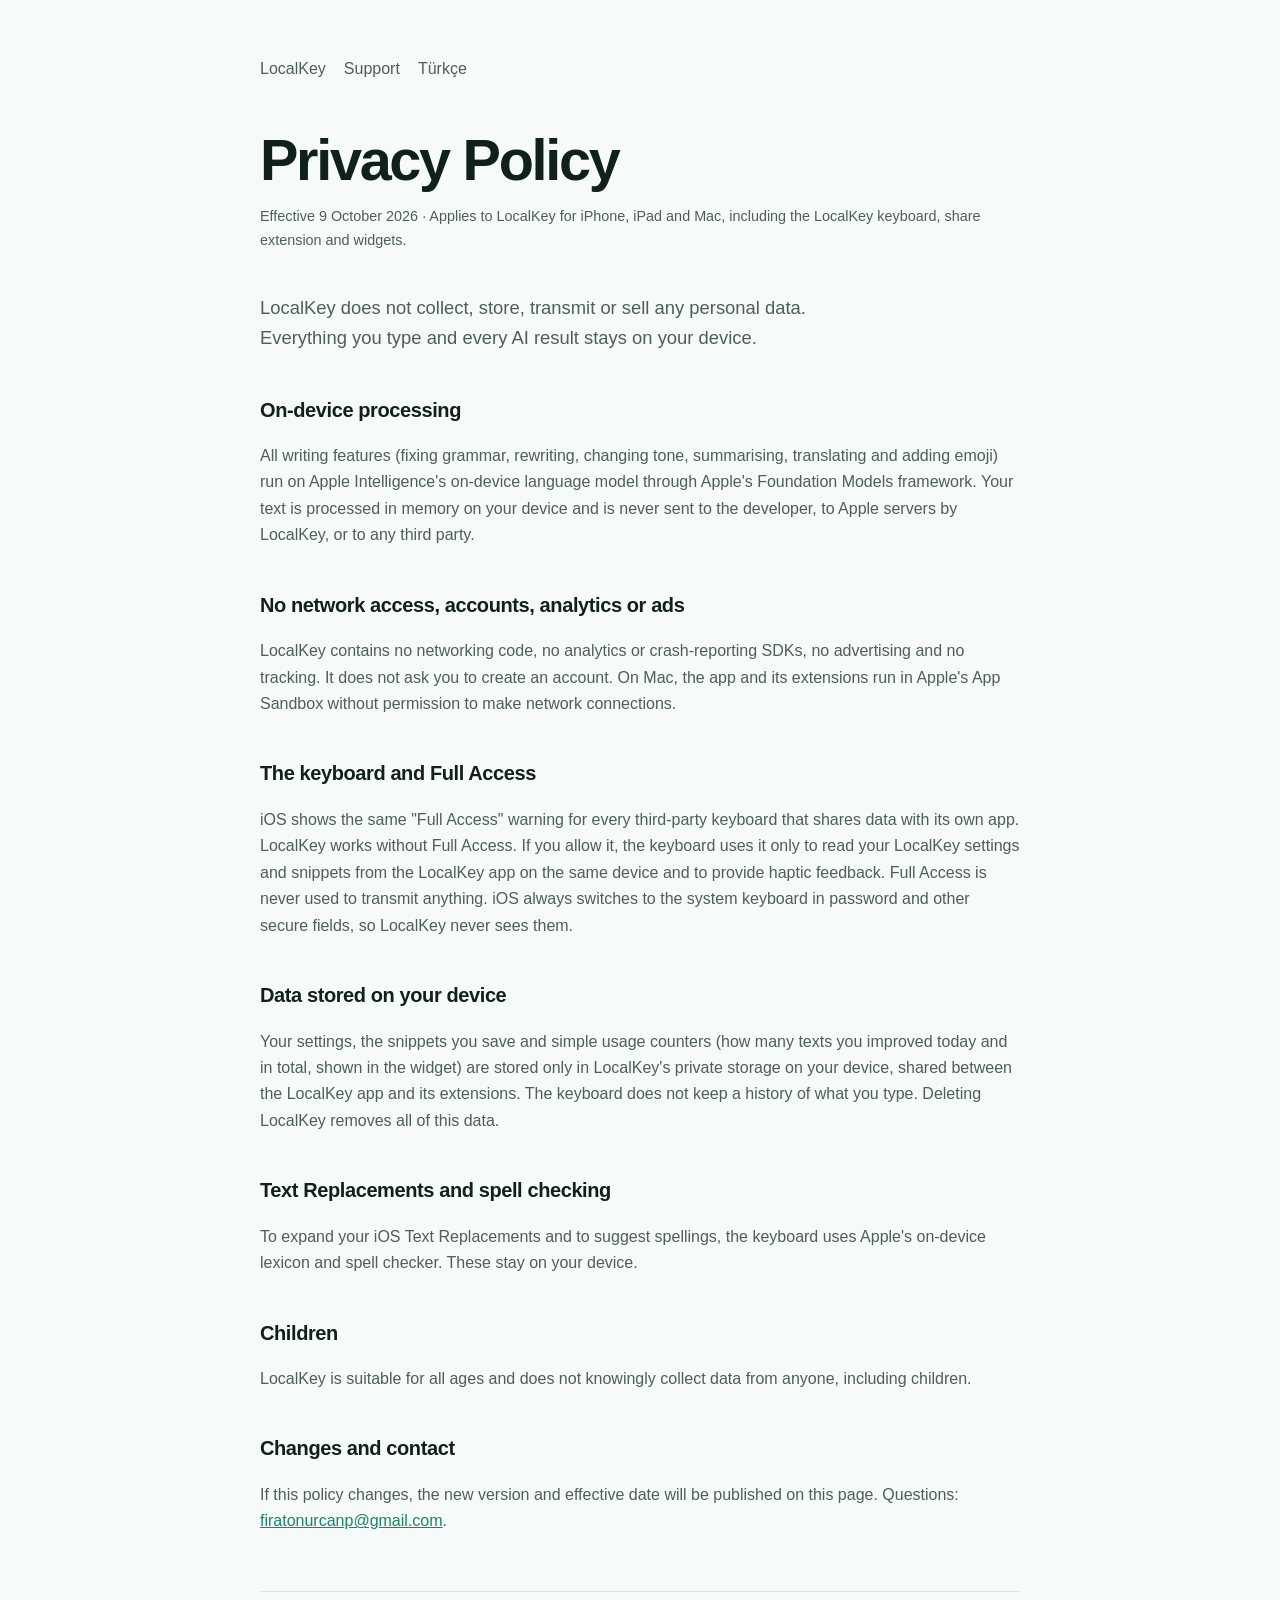
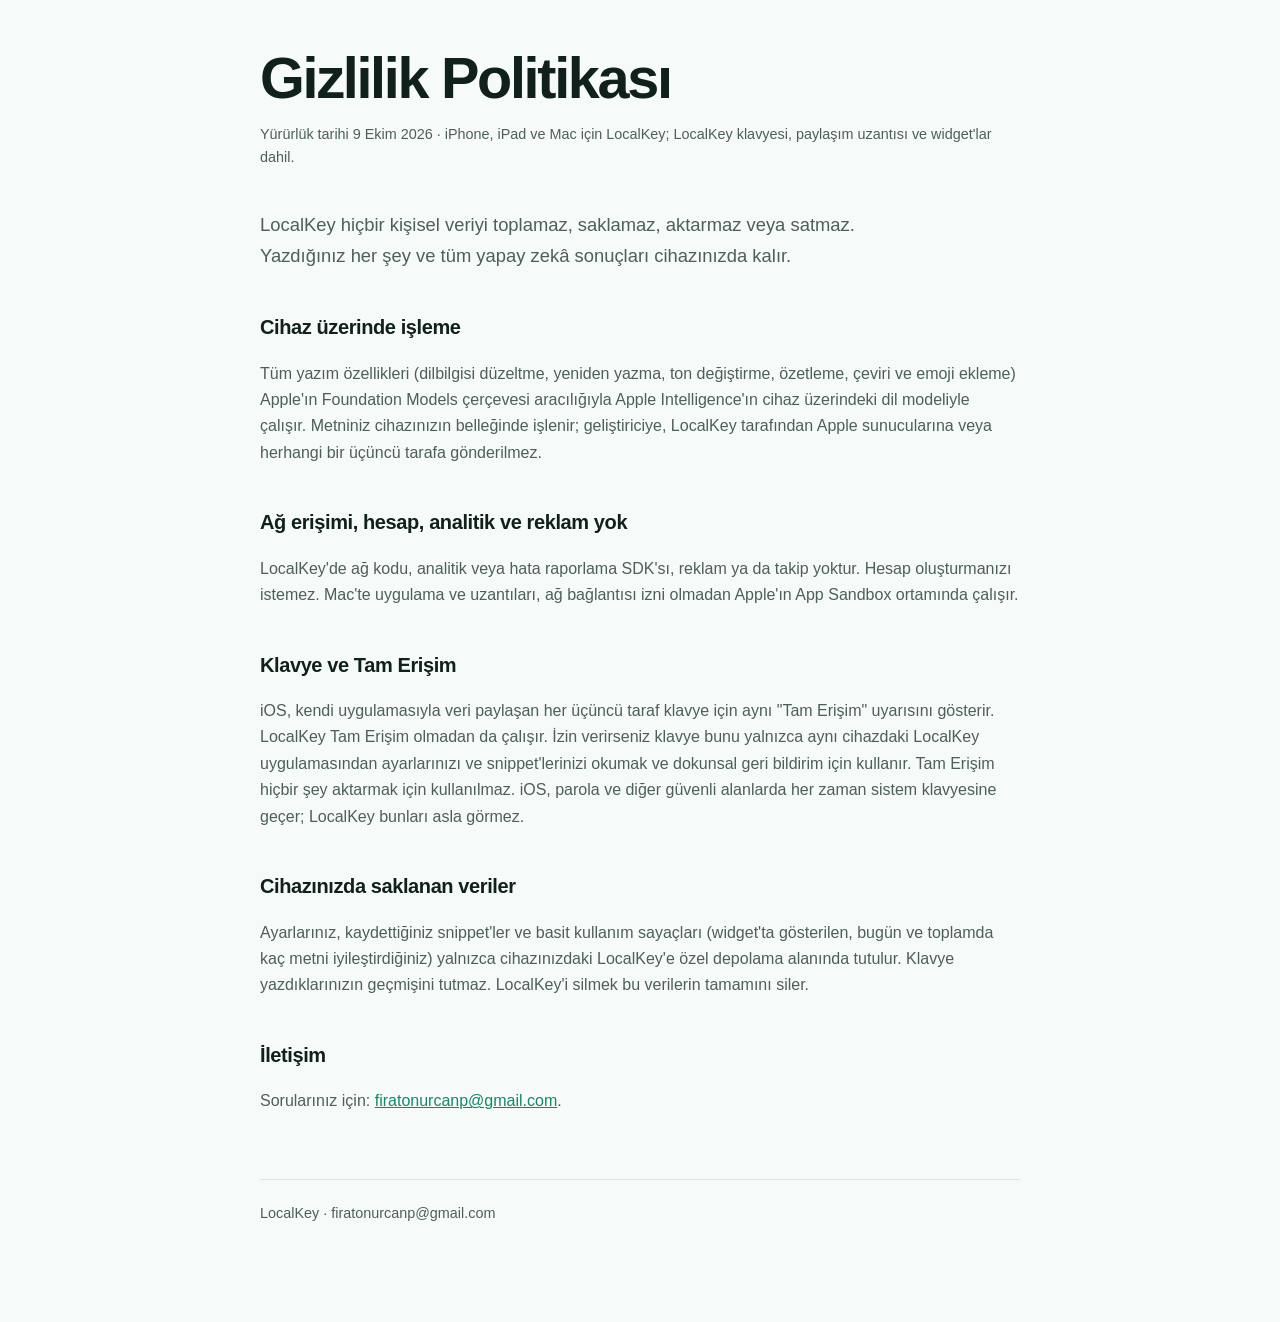
==== privacy/index.html @ a68e901d "Publish LocalKey privacy and support pages Co-Authored-By: Claude Opus 5.5 <noreply@anthropic.com>" ====
<!doctype html>
<html lang="en">
<head>
  <meta charset="utf-8">
  <meta name="viewport" content="width=device-width, initial-scale=1">
  <meta name="description" content="LocalKey privacy policy. Everything runs on your device; LocalKey collects no data.">
  <title>Privacy Policy · LocalKey</title>
  <link rel="stylesheet" href="../styles.css">
</head>
<body>
  <main>
    <nav><a href="../">LocalKey</a><a href="../support/">Support</a><a href="#tr">Türkçe</a></nav>
    <h1>Privacy Policy</h1>
    <p class="meta">Effective 9 October 2026 · Applies to LocalKey for iPhone, iPad and Mac, including the LocalKey keyboard, share extension and widgets.</p>
    <p class="lead">LocalKey does not collect, store, transmit or sell any personal data. Everything you type and every AI result stays on your device.</p>

    <h2>On-device processing</h2>
    <p>All writing features (fixing grammar, rewriting, changing tone, summarising, translating and adding emoji) run on Apple Intelligence's on-device language model through Apple's Foundation Models framework. Your text is processed in memory on your device and is never sent to the developer, to Apple servers by LocalKey, or to any third party.</p>

    <h2>No network access, accounts, analytics or ads</h2>
    <p>LocalKey contains no networking code, no analytics or crash-reporting SDKs, no advertising and no tracking. It does not ask you to create an account. On Mac, the app and its extensions run in Apple's App Sandbox without permission to make network connections.</p>

    <h2>The keyboard and Full Access</h2>
    <p>iOS shows the same "Full Access" warning for every third-party keyboard that shares data with its own app. LocalKey works without Full Access. If you allow it, the keyboard uses it only to read your LocalKey settings and snippets from the LocalKey app on the same device and to provide haptic feedback. Full Access is never used to transmit anything. iOS always switches to the system keyboard in password and other secure fields, so LocalKey never sees them.</p>

    <h2>Data stored on your device</h2>
    <p>Your settings, the snippets you save and simple usage counters (how many texts you improved today and in total, shown in the widget) are stored only in LocalKey's private storage on your device, shared between the LocalKey app and its extensions. The keyboard does not keep a history of what you type. Deleting LocalKey removes all of this data.</p>

    <h2>Text Replacements and spell checking</h2>
    <p>To expand your iOS Text Replacements and to suggest spellings, the keyboard uses Apple's on-device lexicon and spell checker. These stay on your device.</p>

    <h2>Children</h2>
    <p>LocalKey is suitable for all ages and does not knowingly collect data from anyone, including children.</p>

    <h2>Changes and contact</h2>
    <p>If this policy changes, the new version and effective date will be published on this page. Questions: <a href="mailto:firatonurcanp@gmail.com?subject=LocalKey%20Privacy">firatonurcanp@gmail.com</a>.</p>

    <hr id="tr">

    <h1 lang="tr">Gizlilik Politikası</h1>
    <p class="meta" lang="tr">Yürürlük tarihi 9 Ekim 2026 · iPhone, iPad ve Mac için LocalKey; LocalKey klavyesi, paylaşım uzantısı ve widget'lar dahil.</p>
    <div lang="tr">
      <p class="lead">LocalKey hiçbir kişisel veriyi toplamaz, saklamaz, aktarmaz veya satmaz. Yazdığınız her şey ve tüm yapay zekâ sonuçları cihazınızda kalır.</p>

      <h2>Cihaz üzerinde işleme</h2>
      <p>Tüm yazım özellikleri (dilbilgisi düzeltme, yeniden yazma, ton değiştirme, özetleme, çeviri ve emoji ekleme) Apple'ın Foundation Models çerçevesi aracılığıyla Apple Intelligence'ın cihaz üzerindeki dil modeliyle çalışır. Metniniz cihazınızın belleğinde işlenir; geliştiriciye, LocalKey tarafından Apple sunucularına veya herhangi bir üçüncü tarafa gönderilmez.</p>

      <h2>Ağ erişimi, hesap, analitik ve reklam yok</h2>
      <p>LocalKey'de ağ kodu, analitik veya hata raporlama SDK'sı, reklam ya da takip yoktur. Hesap oluşturmanızı istemez. Mac'te uygulama ve uzantıları, ağ bağlantısı izni olmadan Apple'ın App Sandbox ortamında çalışır.</p>

      <h2>Klavye ve Tam Erişim</h2>
      <p>iOS, kendi uygulamasıyla veri paylaşan her üçüncü taraf klavye için aynı "Tam Erişim" uyarısını gösterir. LocalKey Tam Erişim olmadan da çalışır. İzin verirseniz klavye bunu yalnızca aynı cihazdaki LocalKey uygulamasından ayarlarınızı ve snippet'lerinizi okumak ve dokunsal geri bildirim için kullanır. Tam Erişim hiçbir şey aktarmak için kullanılmaz. iOS, parola ve diğer güvenli alanlarda her zaman sistem klavyesine geçer; LocalKey bunları asla görmez.</p>

      <h2>Cihazınızda saklanan veriler</h2>
      <p>Ayarlarınız, kaydettiğiniz snippet'ler ve basit kullanım sayaçları (widget'ta gösterilen, bugün ve toplamda kaç metni iyileştirdiğiniz) yalnızca cihazınızdaki LocalKey'e özel depolama alanında tutulur. Klavye yazdıklarınızın geçmişini tutmaz. LocalKey'i silmek bu verilerin tamamını siler.</p>

      <h2>İletişim</h2>
      <p>Sorularınız için: <a href="mailto:firatonurcanp@gmail.com?subject=LocalKey%20Gizlilik">firatonurcanp@gmail.com</a>.</p>
    </div>

    <footer>LocalKey · firatonurcanp@gmail.com</footer>
  </main>
</body>
</html>
---- styles.css ----
:root {
  color-scheme: light dark;
  --page: #f6faf8;
  --panel: #ffffff;
  --text: #10201b;
  --muted: #4d5f59;
  --accent: #14876b;
  --line: #d9e6e1;
}

@media (prefers-color-scheme: dark) {
  :root {
    --page: #0b1411;
    --panel: #121e1a;
    --text: #eef6f3;
    --muted: #a3b5ae;
    --accent: #3fc29f;
    --line: #22332d;
  }
}

* { box-sizing: border-box; }

body {
  margin: 0;
  min-height: 100vh;
  background: var(--page);
  color: var(--text);
  font: 16px/1.65 -apple-system, BlinkMacSystemFont, "Segoe UI", sans-serif;
}

main { width: min(760px, calc(100% - 32px)); margin: 0 auto; padding: 56px 0 96px; }
nav { display: flex; flex-wrap: wrap; gap: 18px; margin-bottom: 48px; }
nav a { color: var(--muted); text-decoration: none; }
nav a:hover, a { color: var(--accent); }
h1 { margin: 0 0 8px; font-size: clamp(2.1rem, 8vw, 3.6rem); line-height: 1.05; letter-spacing: -0.04em; }
h2 { margin-top: 40px; font-size: 1.25rem; letter-spacing: -0.02em; }
p, li { color: var(--muted); }
.lead { max-width: 620px; font-size: 1.15rem; }
.meta { margin-bottom: 40px; font-size: .9rem; color: var(--muted); }
.card { margin-top: 24px; padding: 22px; border: 1px solid var(--line); border-radius: 18px; background: var(--panel); }
.button { display: inline-block; margin-top: 12px; padding: 11px 16px; border-radius: 12px; background: var(--accent); color: #fff; font-weight: 700; text-decoration: none; }
hr { margin: 56px 0; border: 0; border-top: 1px solid var(--line); }
footer { margin-top: 64px; padding-top: 22px; border-top: 1px solid var(--line); color: var(--muted); font-size: .9rem; }
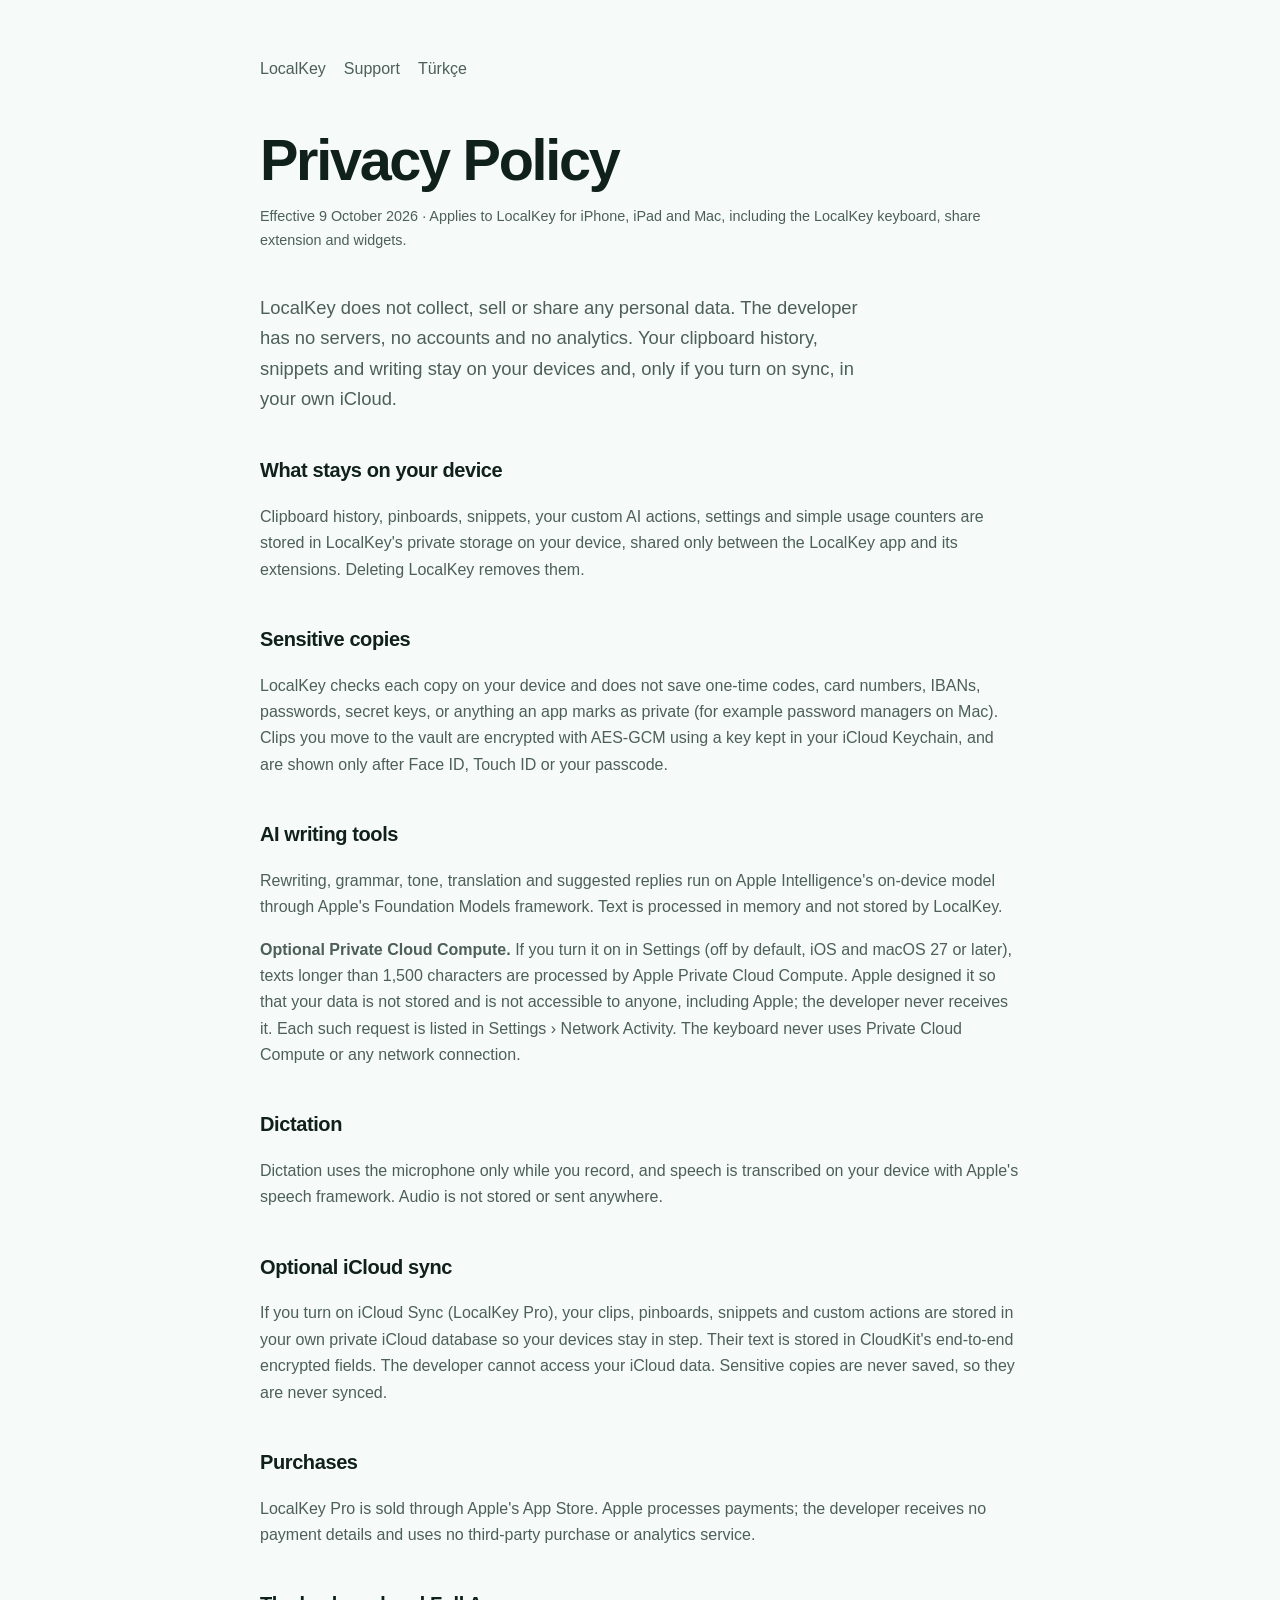
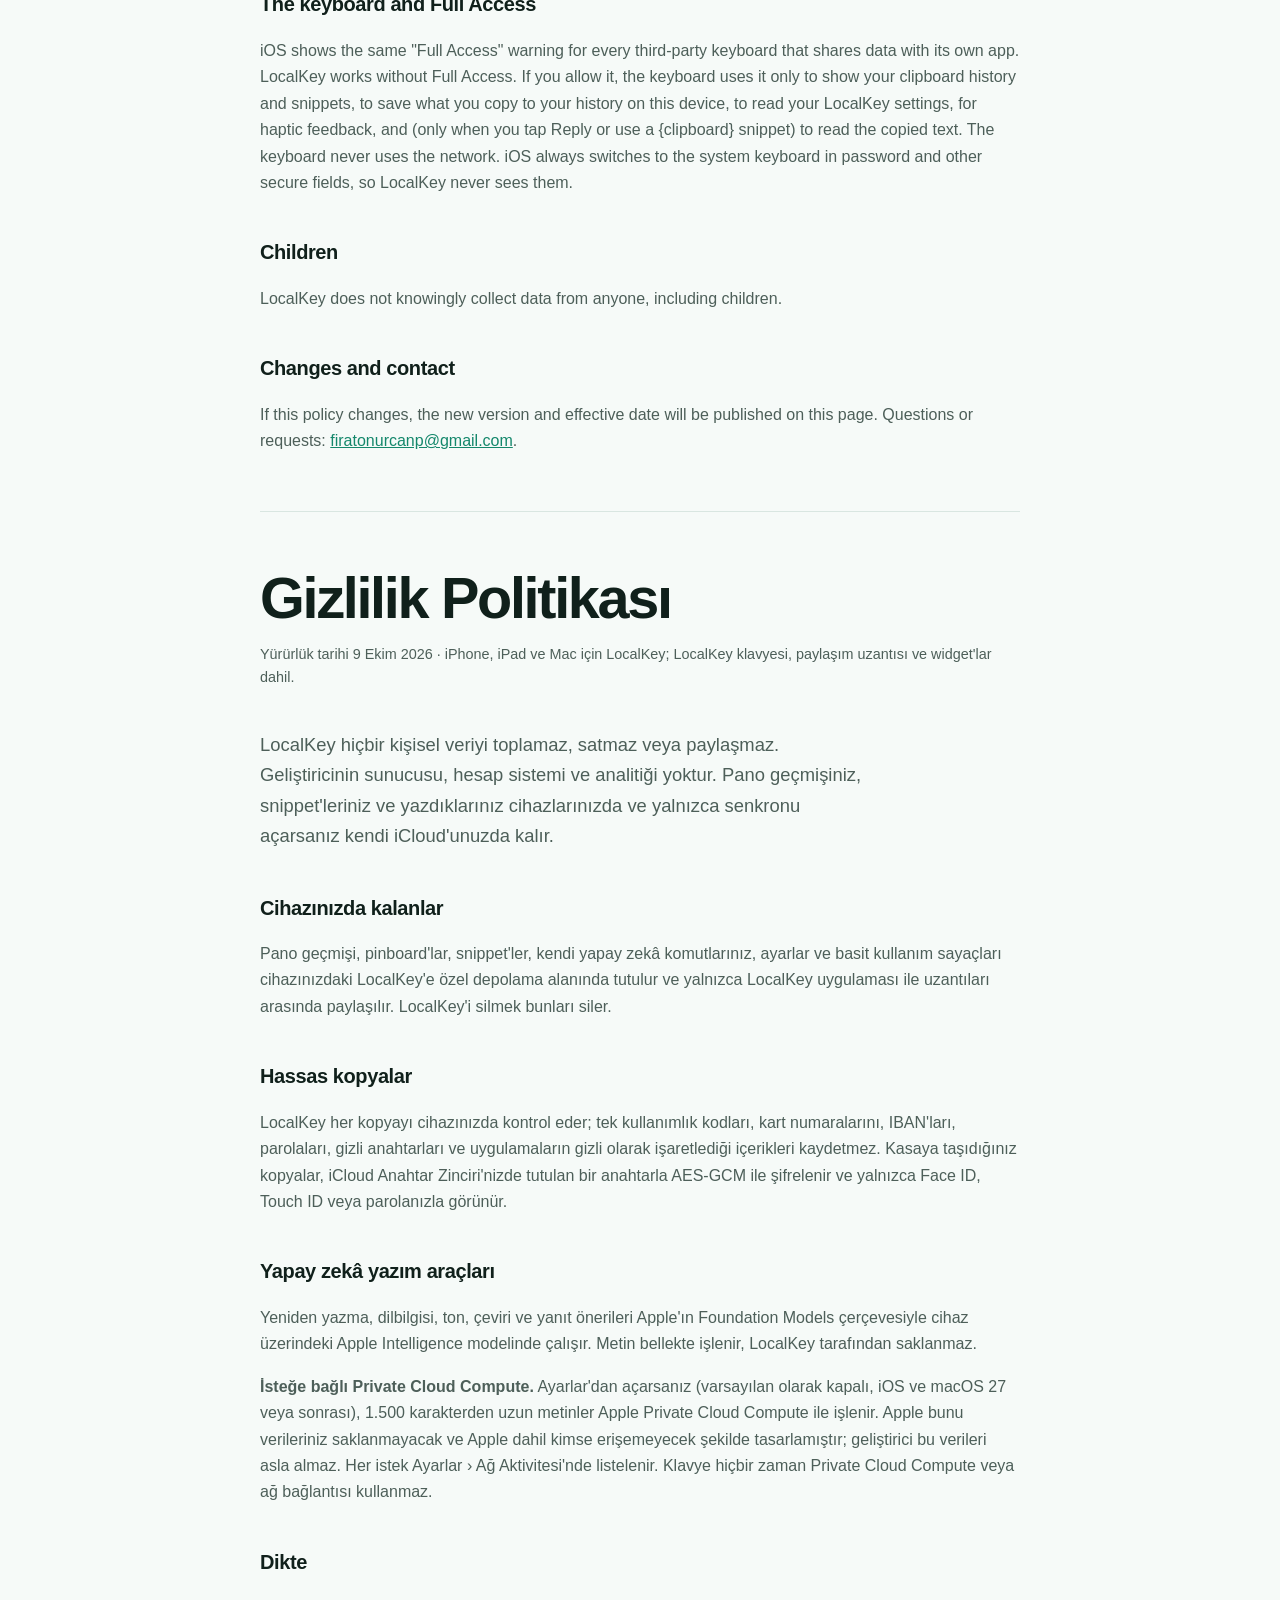
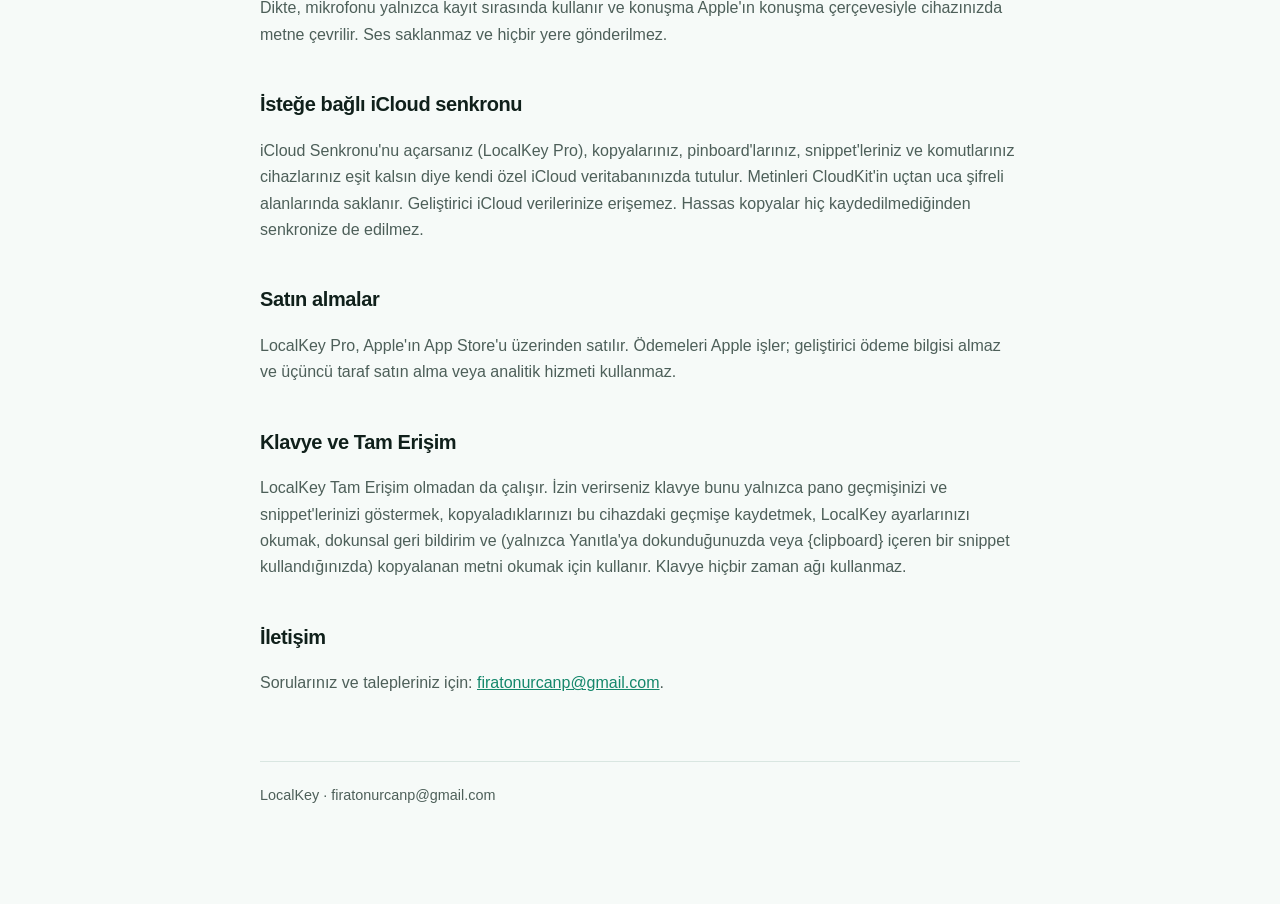
==== commit 83a460a6: "Update privacy policy for clipboard history, sync, PCC and purchases Co-Authored-By: Claude Opus 5.5" ====
--- a/privacy/index.html
+++ b/privacy/index.html
@@ -3,7 +3,7 @@
 <head>
   <meta charset="utf-8">
   <meta name="viewport" content="width=device-width, initial-scale=1">
-  <meta name="description" content="LocalKey privacy policy. Everything runs on your device; LocalKey collects no data.">
+  <meta name="description" content="LocalKey privacy policy. Your clipboard history, snippets and writing stay on your devices and in your own iCloud. LocalKey collects no data.">
   <title>Privacy Policy · LocalKey</title>
   <link rel="stylesheet" href="../styles.css">
 </head>
@@ -12,50 +12,67 @@
     <nav><a href="../">LocalKey</a><a href="../support/">Support</a><a href="#tr">Türkçe</a></nav>
     <h1>Privacy Policy</h1>
     <p class="meta">Effective 9 October 2026 · Applies to LocalKey for iPhone, iPad and Mac, including the LocalKey keyboard, share extension and widgets.</p>
-    <p class="lead">LocalKey does not collect, store, transmit or sell any personal data. Everything you type and every AI result stays on your device.</p>
+    <p class="lead">LocalKey does not collect, sell or share any personal data. The developer has no servers, no accounts and no analytics. Your clipboard history, snippets and writing stay on your devices and, only if you turn on sync, in your own iCloud.</p>
 
-    <h2>On-device processing</h2>
-    <p>All writing features (fixing grammar, rewriting, changing tone, summarising, translating and adding emoji) run on Apple Intelligence's on-device language model through Apple's Foundation Models framework. Your text is processed in memory on your device and is never sent to the developer, to Apple servers by LocalKey, or to any third party.</p>
+    <h2>What stays on your device</h2>
+    <p>Clipboard history, pinboards, snippets, your custom AI actions, settings and simple usage counters are stored in LocalKey's private storage on your device, shared only between the LocalKey app and its extensions. Deleting LocalKey removes them.</p>
 
-    <h2>No network access, accounts, analytics or ads</h2>
-    <p>LocalKey contains no networking code, no analytics or crash-reporting SDKs, no advertising and no tracking. It does not ask you to create an account. On Mac, the app and its extensions run in Apple's App Sandbox without permission to make network connections.</p>
+    <h2>Sensitive copies</h2>
+    <p>LocalKey checks each copy on your device and does not save one-time codes, card numbers, IBANs, passwords, secret keys, or anything an app marks as private (for example password managers on Mac). Clips you move to the vault are encrypted with AES-GCM using a key kept in your iCloud Keychain, and are shown only after Face ID, Touch ID or your passcode.</p>
+
+    <h2>AI writing tools</h2>
+    <p>Rewriting, grammar, tone, translation and suggested replies run on Apple Intelligence's on-device model through Apple's Foundation Models framework. Text is processed in memory and not stored by LocalKey.</p>
+    <p><strong>Optional Private Cloud Compute.</strong> If you turn it on in Settings (off by default, iOS and macOS 27 or later), texts longer than 1,500 characters are processed by Apple Private Cloud Compute. Apple designed it so that your data is not stored and is not accessible to anyone, including Apple; the developer never receives it. Each such request is listed in Settings › Network Activity. The keyboard never uses Private Cloud Compute or any network connection.</p>
+
+    <h2>Dictation</h2>
+    <p>Dictation uses the microphone only while you record, and speech is transcribed on your device with Apple's speech framework. Audio is not stored or sent anywhere.</p>
+
+    <h2>Optional iCloud sync</h2>
+    <p>If you turn on iCloud Sync (LocalKey Pro), your clips, pinboards, snippets and custom actions are stored in your own private iCloud database so your devices stay in step. Their text is stored in CloudKit's end-to-end encrypted fields. The developer cannot access your iCloud data. Sensitive copies are never saved, so they are never synced.</p>
+
+    <h2>Purchases</h2>
+    <p>LocalKey Pro is sold through Apple's App Store. Apple processes payments; the developer receives no payment details and uses no third-party purchase or analytics service.</p>
 
     <h2>The keyboard and Full Access</h2>
-    <p>iOS shows the same "Full Access" warning for every third-party keyboard that shares data with its own app. LocalKey works without Full Access. If you allow it, the keyboard uses it only to read your LocalKey settings and snippets from the LocalKey app on the same device and to provide haptic feedback. Full Access is never used to transmit anything. iOS always switches to the system keyboard in password and other secure fields, so LocalKey never sees them.</p>
-
-    <h2>Data stored on your device</h2>
-    <p>Your settings, the snippets you save and simple usage counters (how many texts you improved today and in total, shown in the widget) are stored only in LocalKey's private storage on your device, shared between the LocalKey app and its extensions. The keyboard does not keep a history of what you type. Deleting LocalKey removes all of this data.</p>
-
-    <h2>Text Replacements and spell checking</h2>
-    <p>To expand your iOS Text Replacements and to suggest spellings, the keyboard uses Apple's on-device lexicon and spell checker. These stay on your device.</p>
+    <p>iOS shows the same "Full Access" warning for every third-party keyboard that shares data with its own app. LocalKey works without Full Access. If you allow it, the keyboard uses it only to show your clipboard history and snippets, to save what you copy to your history on this device, to read your LocalKey settings, for haptic feedback, and (only when you tap Reply or use a {clipboard} snippet) to read the copied text. The keyboard never uses the network. iOS always switches to the system keyboard in password and other secure fields, so LocalKey never sees them.</p>
 
     <h2>Children</h2>
-    <p>LocalKey is suitable for all ages and does not knowingly collect data from anyone, including children.</p>
+    <p>LocalKey does not knowingly collect data from anyone, including children.</p>
 
     <h2>Changes and contact</h2>
-    <p>If this policy changes, the new version and effective date will be published on this page. Questions: <a href="mailto:firatonurcanp@gmail.com?subject=LocalKey%20Privacy">firatonurcanp@gmail.com</a>.</p>
+    <p>If this policy changes, the new version and effective date will be published on this page. Questions or requests: <a href="mailto:firatonurcanp@gmail.com?subject=LocalKey%20Privacy">firatonurcanp@gmail.com</a>.</p>
 
     <hr id="tr">
 
     <h1 lang="tr">Gizlilik Politikası</h1>
     <p class="meta" lang="tr">Yürürlük tarihi 9 Ekim 2026 · iPhone, iPad ve Mac için LocalKey; LocalKey klavyesi, paylaşım uzantısı ve widget'lar dahil.</p>
     <div lang="tr">
-      <p class="lead">LocalKey hiçbir kişisel veriyi toplamaz, saklamaz, aktarmaz veya satmaz. Yazdığınız her şey ve tüm yapay zekâ sonuçları cihazınızda kalır.</p>
+      <p class="lead">LocalKey hiçbir kişisel veriyi toplamaz, satmaz veya paylaşmaz. Geliştiricinin sunucusu, hesap sistemi ve analitiği yoktur. Pano geçmişiniz, snippet'leriniz ve yazdıklarınız cihazlarınızda ve yalnızca senkronu açarsanız kendi iCloud'unuzda kalır.</p>
 
-      <h2>Cihaz üzerinde işleme</h2>
-      <p>Tüm yazım özellikleri (dilbilgisi düzeltme, yeniden yazma, ton değiştirme, özetleme, çeviri ve emoji ekleme) Apple'ın Foundation Models çerçevesi aracılığıyla Apple Intelligence'ın cihaz üzerindeki dil modeliyle çalışır. Metniniz cihazınızın belleğinde işlenir; geliştiriciye, LocalKey tarafından Apple sunucularına veya herhangi bir üçüncü tarafa gönderilmez.</p>
+      <h2>Cihazınızda kalanlar</h2>
+      <p>Pano geçmişi, pinboard'lar, snippet'ler, kendi yapay zekâ komutlarınız, ayarlar ve basit kullanım sayaçları cihazınızdaki LocalKey'e özel depolama alanında tutulur ve yalnızca LocalKey uygulaması ile uzantıları arasında paylaşılır. LocalKey'i silmek bunları siler.</p>
 
-      <h2>Ağ erişimi, hesap, analitik ve reklam yok</h2>
-      <p>LocalKey'de ağ kodu, analitik veya hata raporlama SDK'sı, reklam ya da takip yoktur. Hesap oluşturmanızı istemez. Mac'te uygulama ve uzantıları, ağ bağlantısı izni olmadan Apple'ın App Sandbox ortamında çalışır.</p>
+      <h2>Hassas kopyalar</h2>
+      <p>LocalKey her kopyayı cihazınızda kontrol eder; tek kullanımlık kodları, kart numaralarını, IBAN'ları, parolaları, gizli anahtarları ve uygulamaların gizli olarak işaretlediği içerikleri kaydetmez. Kasaya taşıdığınız kopyalar, iCloud Anahtar Zinciri'nizde tutulan bir anahtarla AES-GCM ile şifrelenir ve yalnızca Face ID, Touch ID veya parolanızla görünür.</p>
+
+      <h2>Yapay zekâ yazım araçları</h2>
+      <p>Yeniden yazma, dilbilgisi, ton, çeviri ve yanıt önerileri Apple'ın Foundation Models çerçevesiyle cihaz üzerindeki Apple Intelligence modelinde çalışır. Metin bellekte işlenir, LocalKey tarafından saklanmaz.</p>
+      <p><strong>İsteğe bağlı Private Cloud Compute.</strong> Ayarlar'dan açarsanız (varsayılan olarak kapalı, iOS ve macOS 27 veya sonrası), 1.500 karakterden uzun metinler Apple Private Cloud Compute ile işlenir. Apple bunu verileriniz saklanmayacak ve Apple dahil kimse erişemeyecek şekilde tasarlamıştır; geliştirici bu verileri asla almaz. Her istek Ayarlar › Ağ Aktivitesi'nde listelenir. Klavye hiçbir zaman Private Cloud Compute veya ağ bağlantısı kullanmaz.</p>
+
+      <h2>Dikte</h2>
+      <p>Dikte, mikrofonu yalnızca kayıt sırasında kullanır ve konuşma Apple'ın konuşma çerçevesiyle cihazınızda metne çevrilir. Ses saklanmaz ve hiçbir yere gönderilmez.</p>
+
+      <h2>İsteğe bağlı iCloud senkronu</h2>
+      <p>iCloud Senkronu'nu açarsanız (LocalKey Pro), kopyalarınız, pinboard'larınız, snippet'leriniz ve komutlarınız cihazlarınız eşit kalsın diye kendi özel iCloud veritabanınızda tutulur. Metinleri CloudKit'in uçtan uca şifreli alanlarında saklanır. Geliştirici iCloud verilerinize erişemez. Hassas kopyalar hiç kaydedilmediğinden senkronize de edilmez.</p>
+
+      <h2>Satın almalar</h2>
+      <p>LocalKey Pro, Apple'ın App Store'u üzerinden satılır. Ödemeleri Apple işler; geliştirici ödeme bilgisi almaz ve üçüncü taraf satın alma veya analitik hizmeti kullanmaz.</p>
 
       <h2>Klavye ve Tam Erişim</h2>
-      <p>iOS, kendi uygulamasıyla veri paylaşan her üçüncü taraf klavye için aynı "Tam Erişim" uyarısını gösterir. LocalKey Tam Erişim olmadan da çalışır. İzin verirseniz klavye bunu yalnızca aynı cihazdaki LocalKey uygulamasından ayarlarınızı ve snippet'lerinizi okumak ve dokunsal geri bildirim için kullanır. Tam Erişim hiçbir şey aktarmak için kullanılmaz. iOS, parola ve diğer güvenli alanlarda her zaman sistem klavyesine geçer; LocalKey bunları asla görmez.</p>
-
-      <h2>Cihazınızda saklanan veriler</h2>
-      <p>Ayarlarınız, kaydettiğiniz snippet'ler ve basit kullanım sayaçları (widget'ta gösterilen, bugün ve toplamda kaç metni iyileştirdiğiniz) yalnızca cihazınızdaki LocalKey'e özel depolama alanında tutulur. Klavye yazdıklarınızın geçmişini tutmaz. LocalKey'i silmek bu verilerin tamamını siler.</p>
+      <p>LocalKey Tam Erişim olmadan da çalışır. İzin verirseniz klavye bunu yalnızca pano geçmişinizi ve snippet'lerinizi göstermek, kopyaladıklarınızı bu cihazdaki geçmişe kaydetmek, LocalKey ayarlarınızı okumak, dokunsal geri bildirim ve (yalnızca Yanıtla'ya dokunduğunuzda veya {clipboard} içeren bir snippet kullandığınızda) kopyalanan metni okumak için kullanır. Klavye hiçbir zaman ağı kullanmaz.</p>
 
       <h2>İletişim</h2>
-      <p>Sorularınız için: <a href="mailto:firatonurcanp@gmail.com?subject=LocalKey%20Gizlilik">firatonurcanp@gmail.com</a>.</p>
+      <p>Sorularınız ve talepleriniz için: <a href="mailto:firatonurcanp@gmail.com?subject=LocalKey%20Gizlilik">firatonurcanp@gmail.com</a>.</p>
     </div>
 
     <footer>LocalKey · firatonurcanp@gmail.com</footer>
